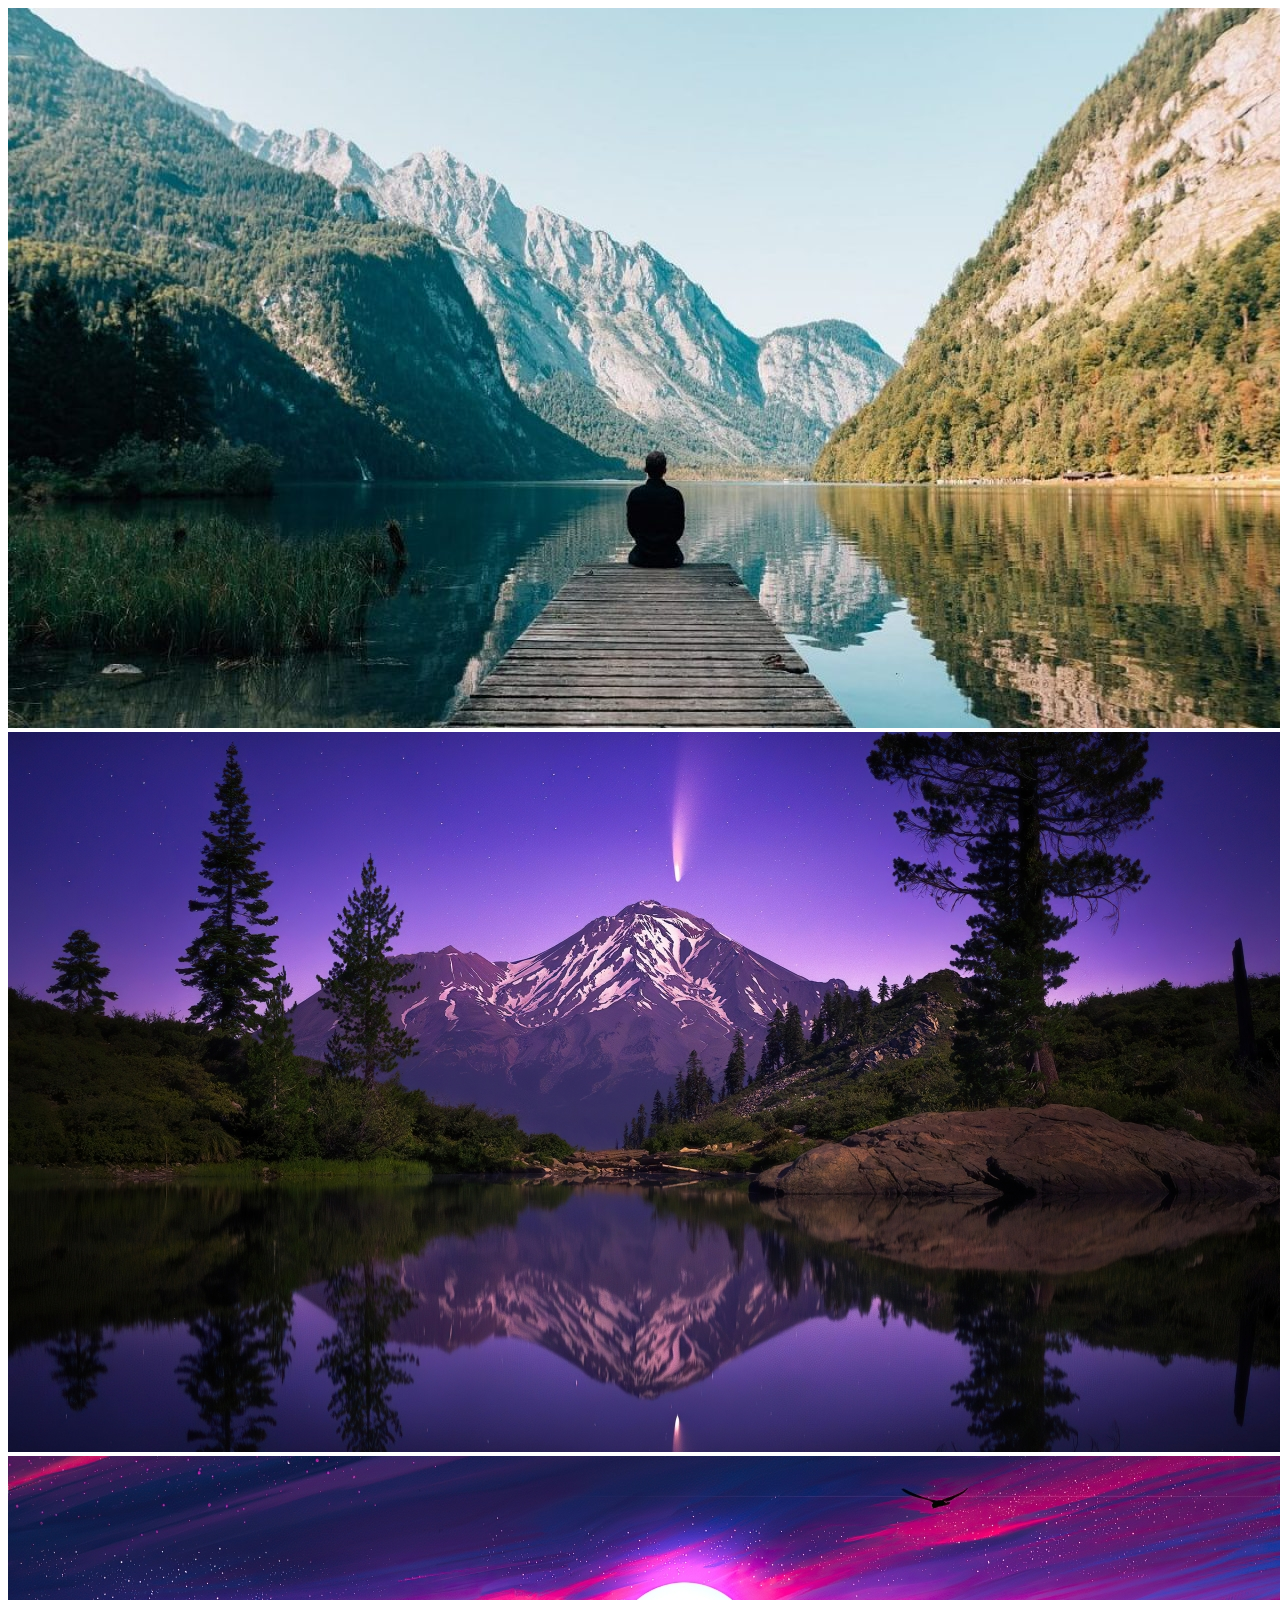
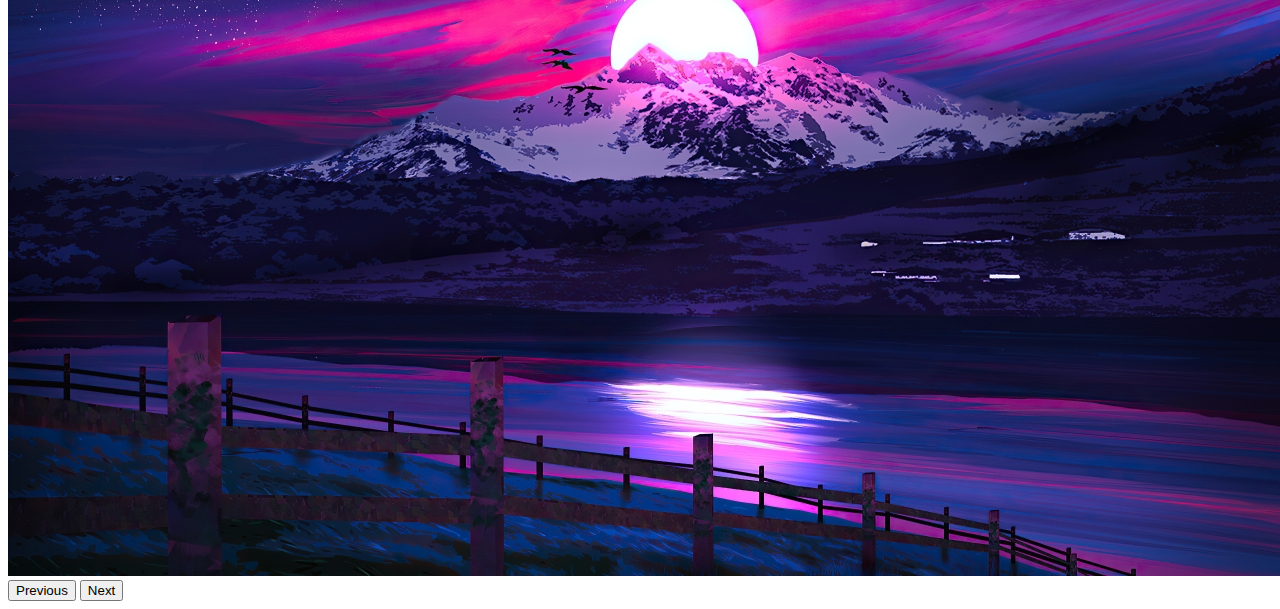
==== index2.html @ 6f8c858f "carrucel y validacion terminada" ====
<!DOCTYPE html>
<html lang="en">
<head>
    <meta charset="UTF-8">
    <meta http-equiv="X-UA-Compatible" content="IE=edge">
    <meta name="viewport" content="width=device-width, initial-scale=1.0">
    <title>carrusel</title>
    <link
    href="https://cdn.jsdelivr.net/npm/bootstrap@5.3.0-alpha2/dist/css/bootstrap.min.css"
    rel="stylesheet"
    integrity="sha384-aFq/bzH65dt+w6FI2ooMVUpc+21e0SRygnTpmBvdBgSdnuTN7QbdgL+OapgHtvPp"
    crossorigin="anonymous"
  />
  <script src="https://code.jquery.com/jquery-3.6.4.js"integrity="sha256-a9jBBRygX1Bh5lt8GZjXDzyOB+bWve9EiO7tROUtj/E=" crossorigin="anonymous"></script>
</head>
<body class="bg-dark">
    <div id="carouselExampleRide" class="carousel slide w-75 m-auto my-5" data-bs-ride="true">
        <div class="carousel-inner">
          <div class="carousel-item active">
            <img src="los-50-paisajes-maravillosos-del-mundo-para-tomar-fotos-1280x720.jpg" class="d-block w-100" alt="...">
          </div>
          <div class="carousel-item">
            <img src="paisaje-de-bosque-con-montanas-y-lago_1280x720_xtrafondos.com.jpg" class="d-block w-100" alt="...">
          </div>
          <div class="carousel-item">
            <img src="paisaje-digital-en-atardecer_1280x720_xtrafondos.com.jpg" class="d-block w-100" alt="...">
          </div>
        </div>
        <button class="carousel-control-prev" type="button" data-bs-target="#carouselExampleRide" data-bs-slide="prev">
          <span class="carousel-control-prev-icon" aria-hidden="true"></span>
          <span class="visually-hidden">Previous</span>
        </button>
        <button class="carousel-control-next" type="button" data-bs-target="#carouselExampleRide" data-bs-slide="next">
          <span class="carousel-control-next-icon" aria-hidden="true"></span>
          <span class="visually-hidden">Next</span>
        </button>
      </div>

      <script
      defer
      src="https://cdn.jsdelivr.net/npm/bootstrap@5.3.0-alpha2/dist/js/bootstrap.bundle.min.js"
      integrity="sha384-qKXV1j0HvMUeCBQ+QVp7JcfGl760yU08IQ+GpUo5hlbpg51QRiuqHAJz8+BrxE/N"
      crossorigin="anonymous"
    ></script>

    <script src="main.js"></script>

</body>
</html>
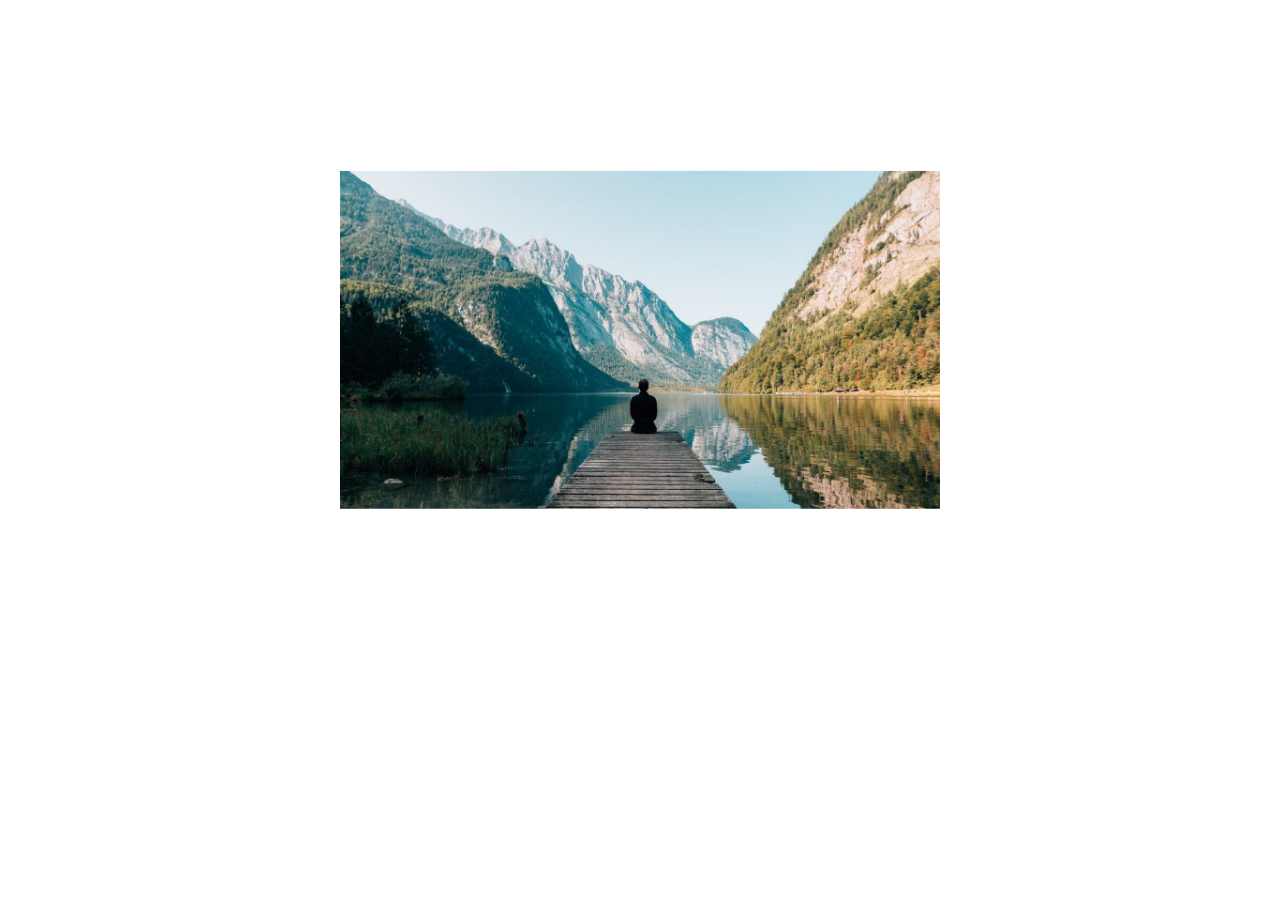
==== commit 07ca260b: "dsad" ====
--- a/index2.html
+++ b/index2.html
@@ -12,9 +12,10 @@
     crossorigin="anonymous"
   />
   <script src="https://code.jquery.com/jquery-3.6.4.js"integrity="sha256-a9jBBRygX1Bh5lt8GZjXDzyOB+bWve9EiO7tROUtj/E=" crossorigin="anonymous"></script>
+  <link rel="stylesheet" href="styles.css">
 </head>
 <body class="bg-dark">
-    <div id="carouselExampleRide" class="carousel slide w-75 m-auto my-5" data-bs-ride="true">
+    <!-- <div id="carouselExampleRide" class="carousel slide w-75 m-auto my-5" data-bs-ride="true">
         <div class="carousel-inner">
           <div class="carousel-item active">
             <img src="los-50-paisajes-maravillosos-del-mundo-para-tomar-fotos-1280x720.jpg" class="d-block w-100" alt="...">
@@ -35,14 +36,29 @@
           <span class="visually-hidden">Next</span>
         </button>
       </div>
-
+ --><!-- 
       <script
       defer
       src="https://cdn.jsdelivr.net/npm/bootstrap@5.3.0-alpha2/dist/js/bootstrap.bundle.min.js"
       integrity="sha384-qKXV1j0HvMUeCBQ+QVp7JcfGl760yU08IQ+GpUo5hlbpg51QRiuqHAJz8+BrxE/N"
       crossorigin="anonymous"
     ></script>
-
+ -->
+ <div class="carrusel">
+  <div class="carrusel__container">
+    <div class="carrusel__item">
+      <img src="los-50-paisajes-maravillosos-del-mundo-para-tomar-fotos-1280x720.jpg" alt="" class="img-carrusel" id="imgs">
+    </div>
+    <div class="carrusel__item">
+      <img src="paisaje-de-bosque-con-montanas-y-lago_1280x720_xtrafondos.com.jpg" alt="" class="img-carrusel" id="imgs">
+    </div>
+    <div class="carrusel__item">
+      <img src="paisaje-digital-en-atardecer_1280x720_xtrafondos.com.jpg" alt="" class="img-carrusel" id="imgs">
+    </div>
+  </div>
+ </div>
+ <div class="boton" id="boton"><span><--</span></div>
+ <div class="boton" id="botonR"><span>--></span></div>
     <script src="main.js"></script>
 
 </body>
--- a/styles.css
+++ b/styles.css
@@ -0,0 +1,34 @@
+*{
+    padding: 0;
+    margin: 0;
+    box-sizing: border-box;
+}
+.img-carrusel{
+    max-width: 600px;
+}
+.carrusel__container{
+    margin: auto;
+    width: 600px;
+    position: relative;
+    display: flex;
+    overflow-x: hidden;
+}
+.carrusel{
+    position: relative;
+    transform: translateY(50%);
+}
+.boton{
+    position: absolute;
+    color: white;
+    font-weight: bolder;
+    margin: 0 3rem;
+    cursor: pointer;
+}
+.boton:nth-child(odd){
+    right: 0;
+}
+.carrusel__item{
+    position: relative;
+    left: 0;
+    transition: all 0.8s ease;
+}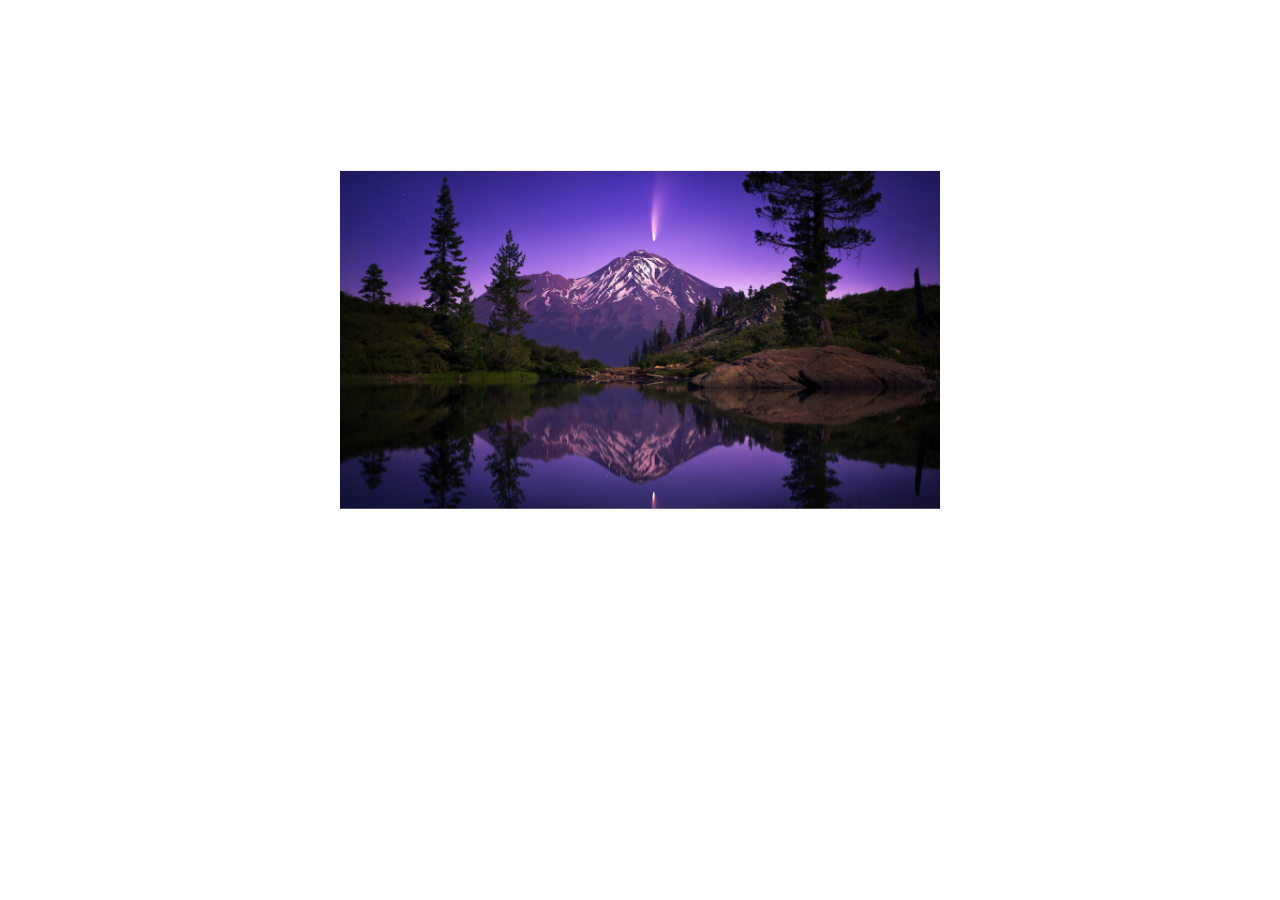
==== commit 6d40177d: "termine carrusel con jquery" ====
--- a/index2.html
+++ b/index2.html
@@ -45,7 +45,7 @@
     ></script>
  -->
  <div class="carrusel">
-  <div class="carrusel__container">
+  <div class="carrusel__container" id="slider">
     <div class="carrusel__item">
       <img src="los-50-paisajes-maravillosos-del-mundo-para-tomar-fotos-1280x720.jpg" alt="" class="img-carrusel" id="imgs">
     </div>
--- a/styles.css
+++ b/styles.css
@@ -29,6 +29,11 @@
 }
 .carrusel__item{
     position: relative;
-    left: 0;
-    transition: all 0.8s ease;
+    left: -600px;
+}
+.slide{
+    left: -1200px;
+}
+.slidel{
+    left: 0px;
 }